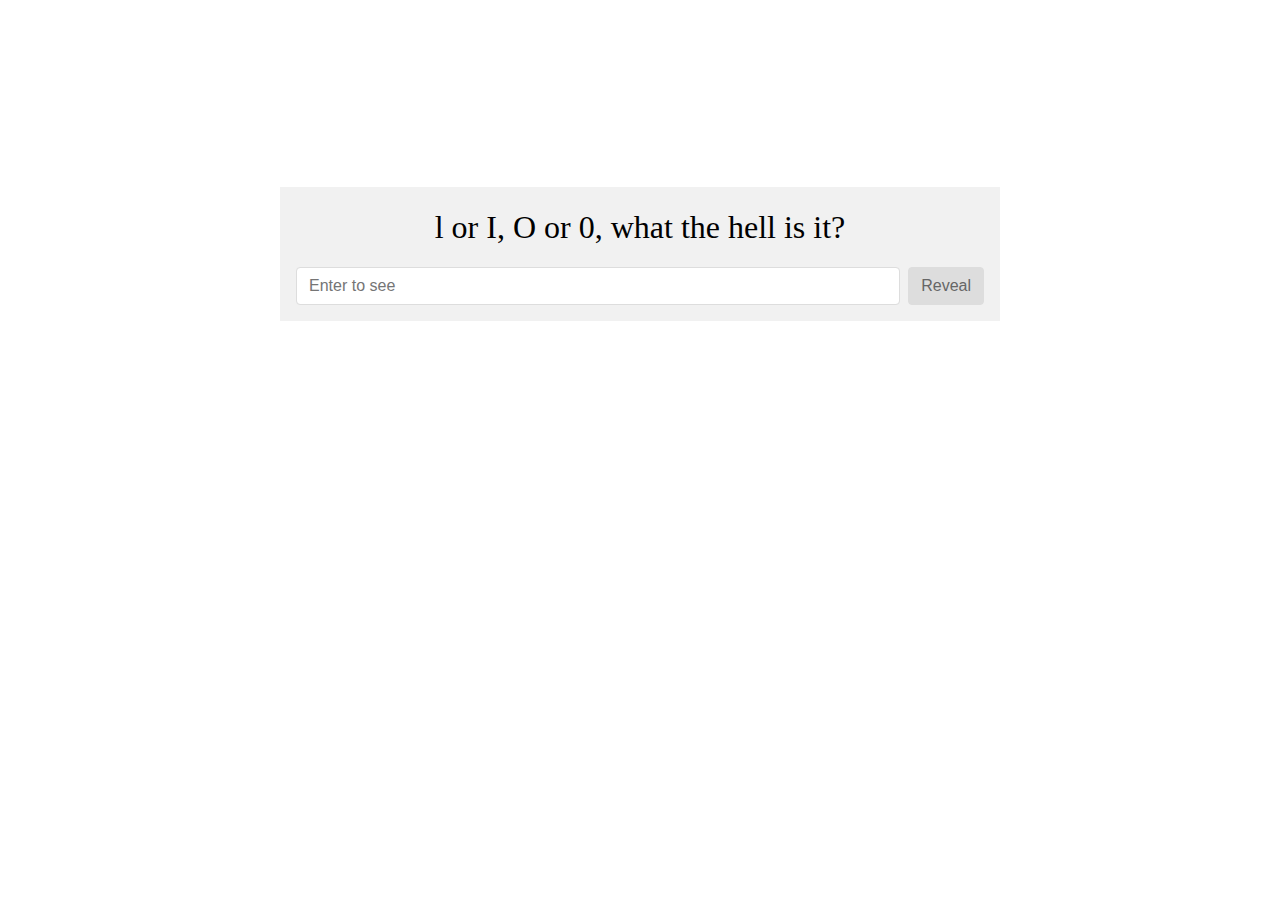
==== index.html @ ae9ad876 "upload files" ====
<!DOCTYPE html>
<html lang="en">

<head>
  <meta charset="utf-8" />
  <meta http-equiv="refresh" content="0; url=lio.html" />
  <title>Redirecting...</title>
</head>

<body>
  <p>redirect to <a href="lio.html">li</a></p>
</body>

</html>
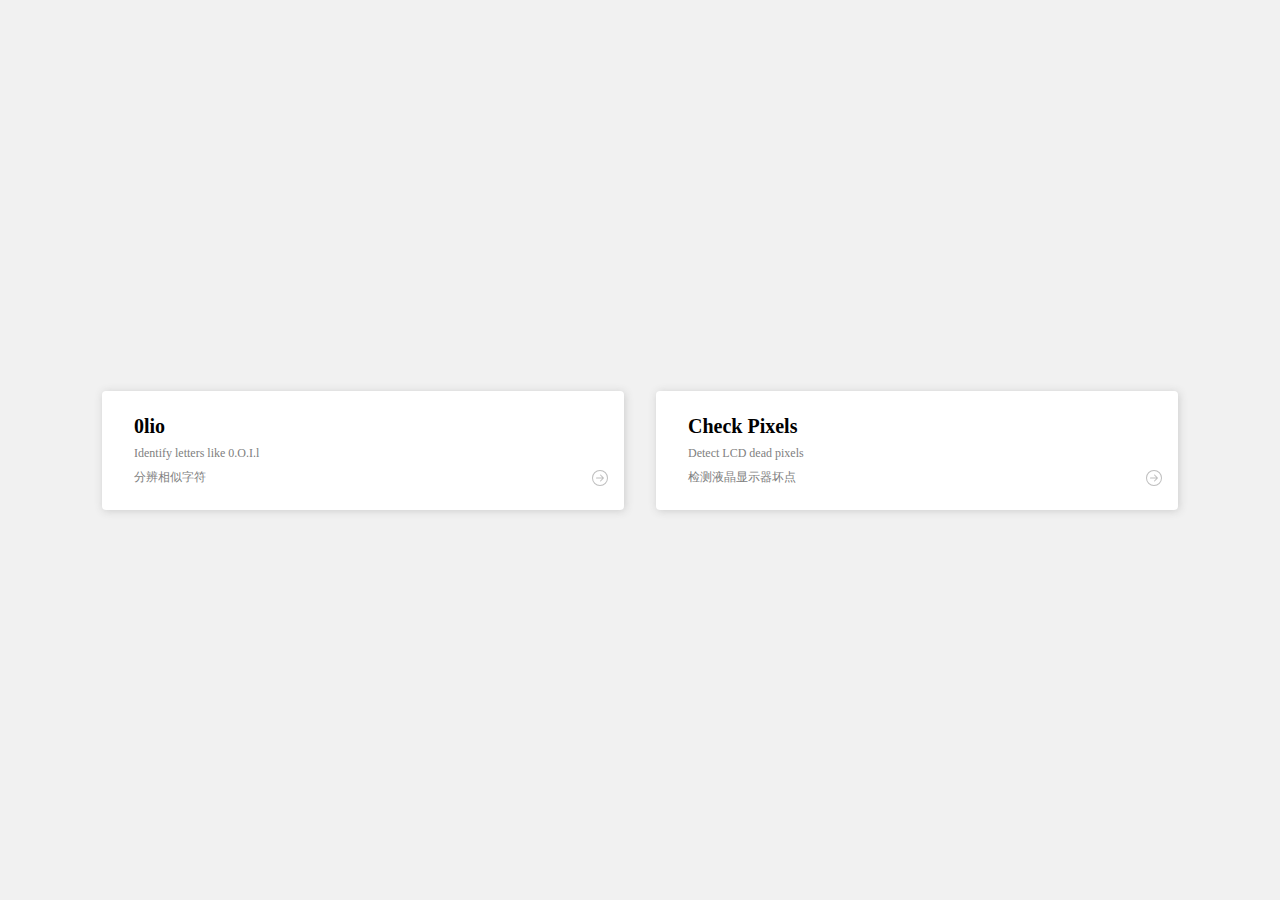
==== commit 4bf3776f: "new index page" ====
--- a/index.html
+++ b/index.html
@@ -1,14 +1,146 @@
-<!DOCTYPE html>
+<!doctype html>
 <html lang="en">
+  <head>
+    <meta charset="utf-8">
+    <meta name="viewport" content="width=device-width, initial-scale=1">
+    <title>INDEX</title>
+    <link rel="stylesheet" href="./assets/break-points.css">
+    <style type="text/css">
+    <!--
+      body {
+        padding: 0;
+        margin: 0;
+        background-color: #f1f1f1;
+      }
+      .container {
+        display: flex;
+        flex-direction: column;
+        justify-content: center;
+        height: 100svh;
+        margin: 0 auto;
+      }
+      .the-list {
+        padding: 0;
+        margin: 1rem;
+        list-style: none;
+        display: flex;
+        flex-flow: row wrap;
+/*        align-items: stretch;*/
+        justify-content: center;
 
-<head>
-  <meta charset="utf-8" />
-  <meta http-equiv="refresh" content="0; url=lio.html" />
-  <title>Redirecting...</title>
-</head>
+        & > * {
+          width: 100%;
+          max-width: 100%;
+          margin: 0;
+          padding: 1rem;
+          min-width: 12rem;
 
-<body>
-  <p>redirect to <a href="lio.html">li</a></p>
-</body>
+          .card {
+            height: 100%;
+            padding: 0 1rem;
+            background-color: #fff;
+            box-shadow: 1px 1px 8px 0px #ccc;
+            display: flex;
+            flex-direction: column;
+            border-radius: 0.25rem;
+            position: relative;
+            &.disabled {
+              opacity: 0.5;
+            }
 
+            .card-body {
+              padding: 1rem;
+              h4 {
+                margin: 0;
+                padding: 0.5rem 0;
+                flex-grow: 0;
+                font-size: 1.25rem;
+              }
+              p {
+                margin: 0 0 0.5rem;
+                padding: 0;
+                flex-grow: 0;
+                font-size: 0.75rem;
+                color: gray;
+              }
+              p:nth-child(1) {
+                flex-grow: 1;
+              }
+            }
+            a.card-link {
+              color: gray;
+              text-decoration: none;
+              text-indent: -200rem;
+              display: inline-block;
+              over-flow: hidden;
+              width: 1rem;
+              height: 1rem;
+
+              &::after {
+                position: absolute;
+                top: 0;
+                right: 0;
+                bottom: 0;
+                left: 0;
+                z-index: 1;
+                content: "";
+              }
+              &::before {
+                content: "";
+                width: 1rem;
+                height: 1rem;
+                vertical-align: middle;
+                position: absolute;
+                right: 1rem;
+                bottom: 1.5rem;
+                background-image: url(./assets/arrow-right-circle.svg);
+                opacity: 0.25;
+              }
+            }
+          }
+        }
+      }
+      @media (min-width: 768px) {
+        .the-list {
+          & > * {
+            flex: 1 0 0%;
+          }
+        }
+      }
+    -->
+    </style>
+  </head>
+  <body>
+    <div class="container">
+      <ul class="the-list">
+        <li>
+          <div class="card">
+            <div class="card-body">
+              <h4>0lio</h4>
+              <p>Identify letters like 0.O.I.l</p>
+              <p>分辨相似字符 <a href="./lio.html" class="card-link">go</a></p>
+            </div>
+          </div>
+        </li>
+        <li>
+          <div class="card">
+            <div class="card-body">
+              <h4>Check Pixels</h4>
+              <p>Detect LCD dead pixels</p>
+              <p>检测液晶显示器坏点 <a href="./checkpixels/" class="card-link">go</a></p>
+            </div>
+          </div>
+        </li>
+        <!-- <li>
+          <div class="card disabled">
+            <div class="card-body">
+              <h4>Coming Next</h4>
+              <p>It's a lie</p>
+              <p>忽悠誰呢 <a href="#" class="card-link">go</a></p>
+            </div>
+          </div>
+        </li> -->
+      </ul>
+    </div>
+  </body>
 </html>--- a/assets/break-points.css
+++ b/assets/break-points.css
@@ -0,0 +1,57 @@
+/*// X-Small devices (portrait phones, less than 576px)*/
+/*// No media query for `xs` since this is the default in Bootstrap*/
+
+/*// Small devices (landscape phones, 576px and up)*/
+@media (min-width: 576px) {
+  .container, .container-lg, .container-md, .container-sm, .container-xl, .container-xxl {
+    max-width: 540px;
+  }
+}
+
+/*// Medium devices (tablets, 768px and up)*/
+@media (min-width: 768px) {
+  .container, .container-lg, .container-md, .container-sm, .container-xl, .container-xxl {
+    max-width: 720px;
+  }
+}
+
+/*// Large devices (desktops, 992px and up)*/
+@media (min-width: 992px) {
+  .container, .container-lg, .container-md, .container-sm, .container-xl, .container-xxl {
+    max-width: 960px;
+  }
+}
+
+/*// X-Large devices (large desktops, 1200px and up)*/
+@media (min-width: 1200px) {
+  .container, .container-lg, .container-md, .container-sm, .container-xl, .container-xxl {
+    max-width: 1140px;
+  }
+}
+
+/*// XX-Large devices (larger desktops, 1400px and up)*/
+@media (min-width: 1400px) {
+  .container, .container-lg, .container-md, .container-sm, .container-xl, .container-xxl {
+    max-width: 1320px;
+  }
+}
+
+
+/*// `xs` returns only a ruleset and no media query*/
+/*// ... { ... }*/
+
+/*// `sm` applies to x-small devices (portrait phones, less than 576px)*/
+@media (max-width: 575.98px) { ... }
+
+/*// `md` applies to small devices (landscape phones, less than 768px)*/
+@media (max-width: 767.98px) { ... }
+
+/*// `lg` applies to medium devices (tablets, less than 992px)*/
+@media (max-width: 991.98px) { ... }
+
+/*// `xl` applies to large devices (desktops, less than 1200px)*/
+@media (max-width: 1199.98px) { ... }
+
+/*// `xxl` applies to x-large devices (large desktops, less than 1400px)*/
+@media (max-width: 1399.98px) { ... }
+
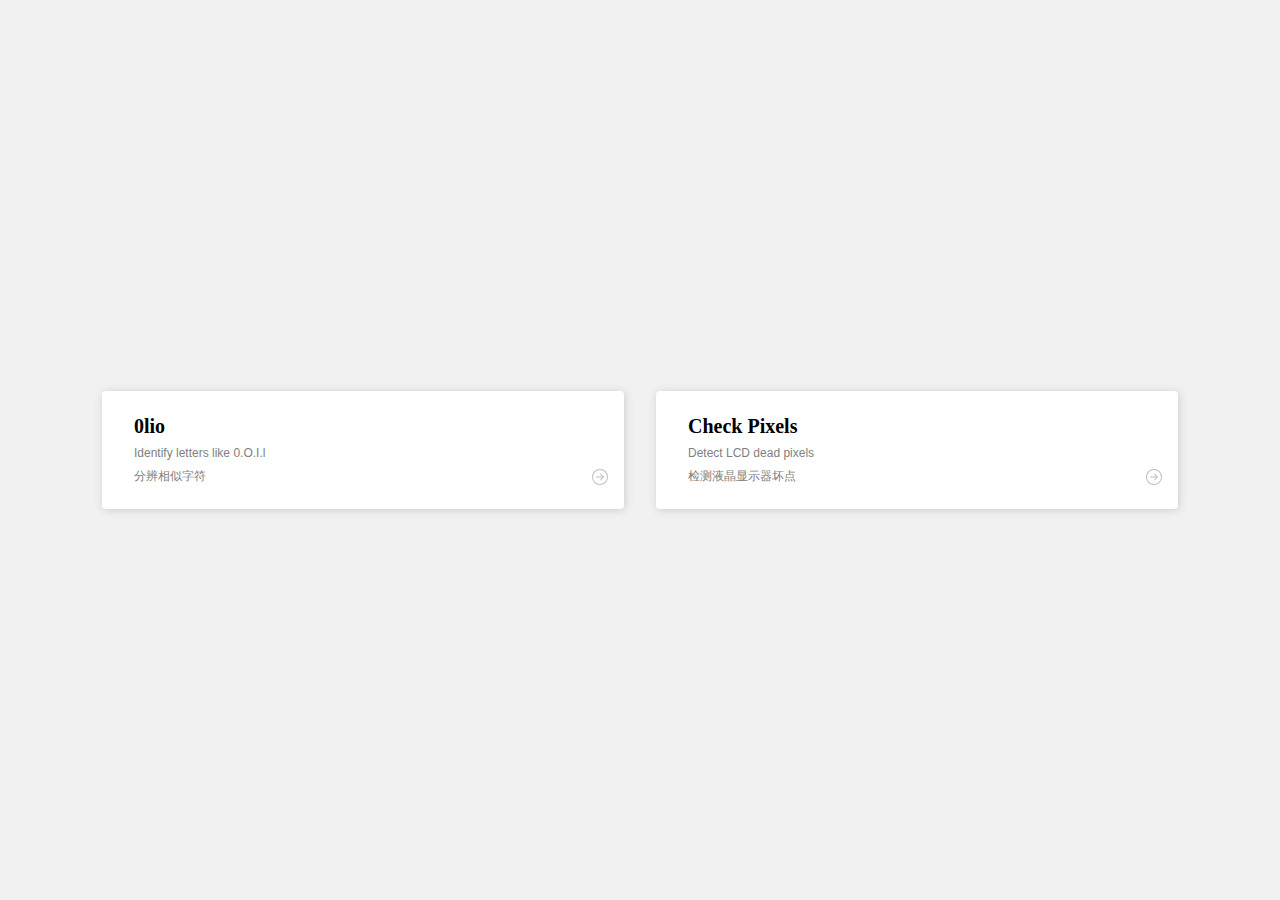
==== commit da616972: "font family" ====
--- a/index.html
+++ b/index.html
@@ -54,12 +54,14 @@
                 margin: 0;
                 padding: 0.5rem 0;
                 flex-grow: 0;
+                font-family: Cambria, Cochin, Georgia, Times, 'Times New Roman', serif;
                 font-size: 1.25rem;
               }
               p {
                 margin: 0 0 0.5rem;
                 padding: 0;
                 flex-grow: 0;
+                font-family: Arial, Helvetica, sans-serif;
                 font-size: 0.75rem;
                 color: gray;
               }
